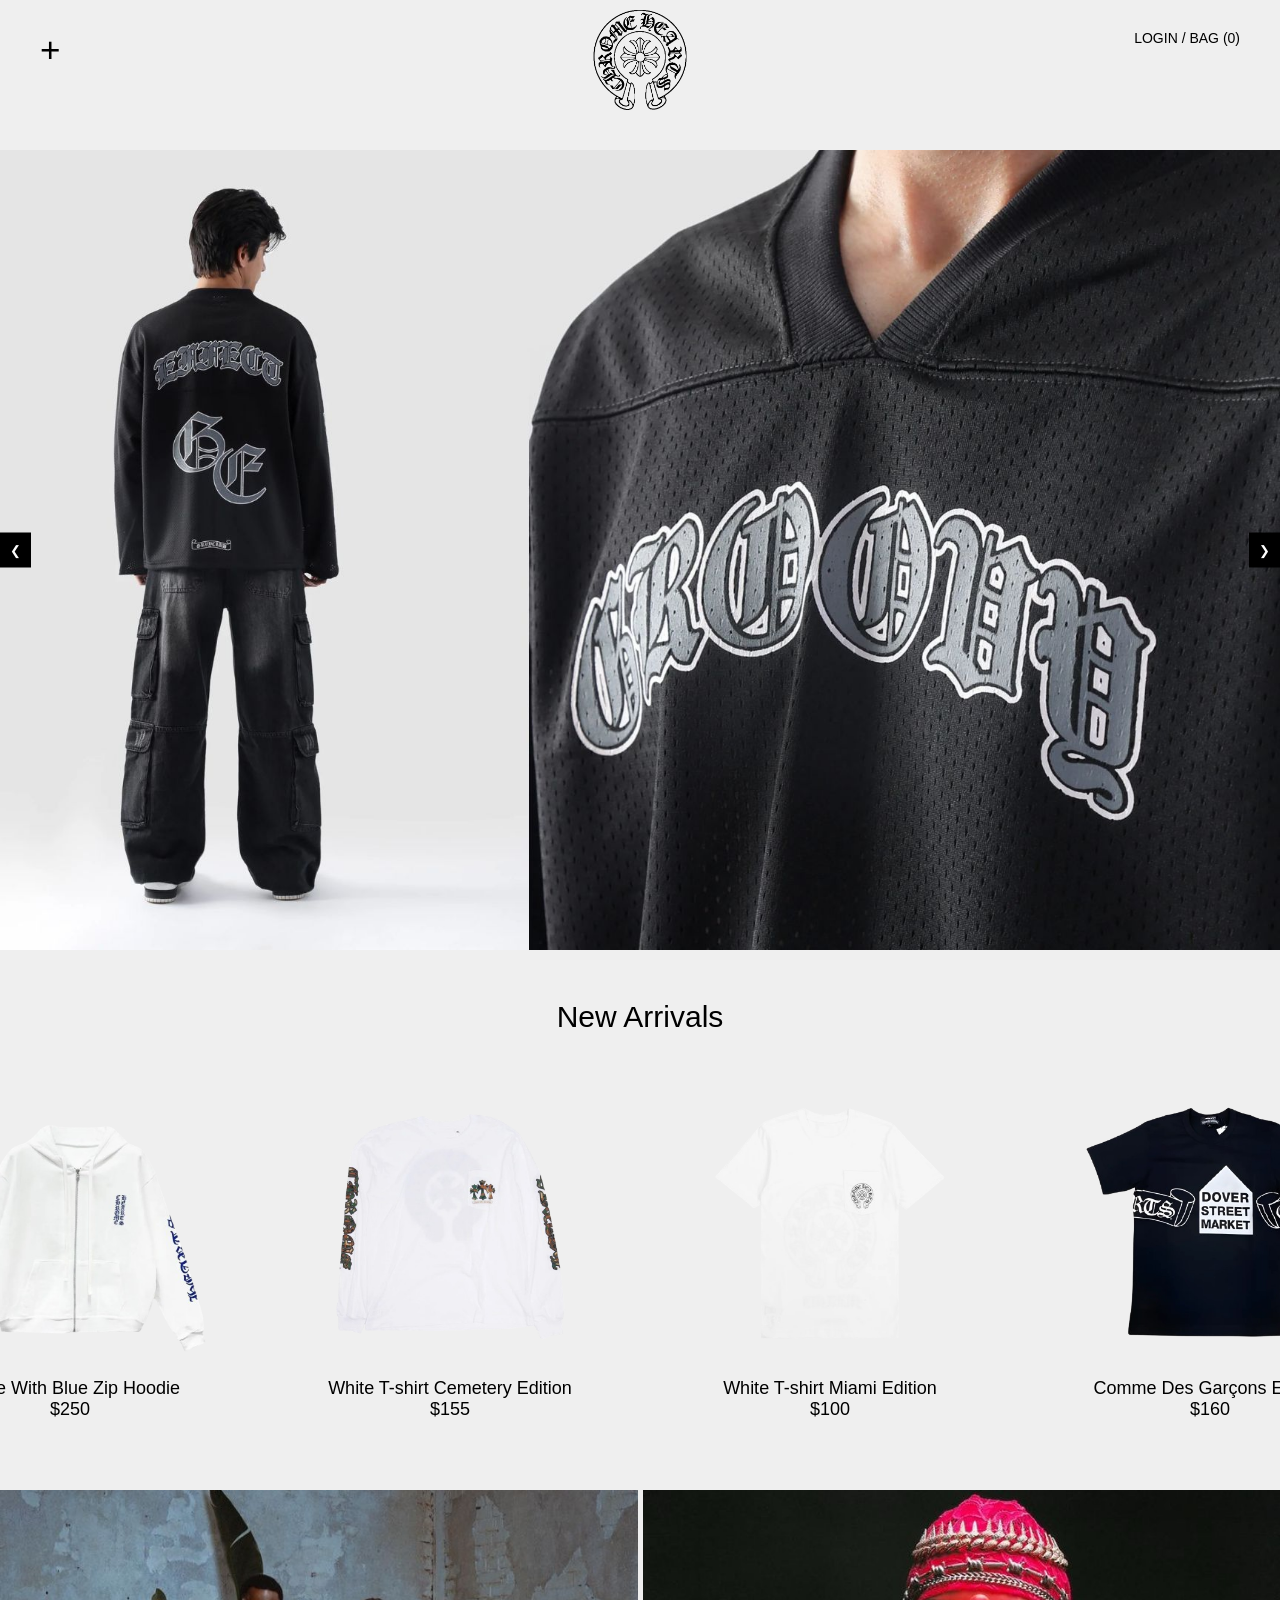
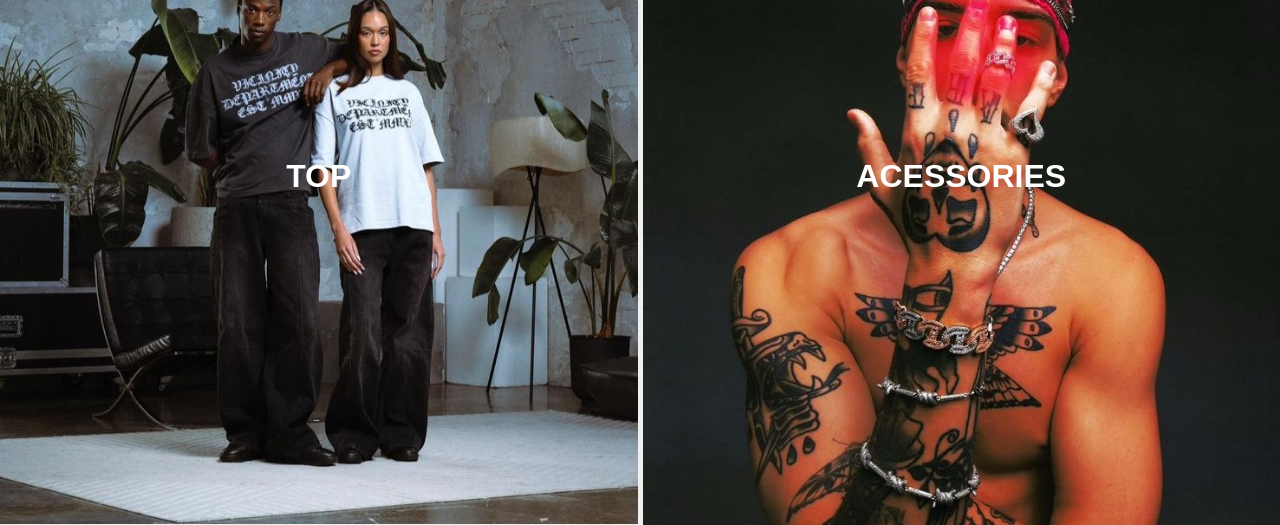
==== Projeto e - commerce/index.html @ cebbcb1e "Add files via upload" ====
<!DOCTYPE html>
<html lang="pt-BR">
<head>
  <meta charset="UTF-8">
  <title>chrome hearts
  </title>
  <link rel="stylesheet" href="style.css">
  <meta name="viewport" content="width=device-width, initial-scale=1.0">
</head>
<body>

  <div class="page-bg"></div>
  
   <div class="logo">
    <img src="images/pngwing.com.png">
  </div>

<header>
  <div class="left" onclick='abrirMenu()'>
     +
  </div>

  <div class="right">
    LOGIN / BAG (0)
  </div>
</header>

<div id="overlay" class="overlay" onclick="fecharMenu()"></div>

<div id="menu" class="menu">
  <div class="dropdown">
  <a href="#">SHOP</a>

  <div class="submenu">
    <a href="top.html">TOP</a>
    <a href="#">UNDER</a>
    <a href="acessories.html">ACESSORIES</a>
  </div>
</div>
  <a href="#">LOCATIONS</a>
  <a href="#">MAGAZINE</a>
</div>

<main>
  <div class="background-shape"></div>
</main>

<div class="slider">

    <img class="slide active" src="images/i3.jpg">
    <img class="slide" src="images/i1.jpg">
    <img class="slide" src="images/i2.jpg">
    <img class="slide" src="images/i4.jpg">
    <img class="slide" src="images/i5.jpg">

    <button class="prev" onclick="mudarSlide(-1)">❮</button>
    <button class="next" onclick="mudarSlide(1)">❯</button>

</div>

<div class="destaques">
  <a>New Arrivals</a>
</div>

<div class="lancamentos">

 <div class="produtos produto1">

  <div class="produto-img">
   <img src="images/camisa11.png" class="img1">
   <img src="images/camisa 12.png" class="img2">
  </div>

     <p>White With Blue Zip Hoodie</p>
     <p>$250</p>
    
   </div>

  <div class="produtos">

<div class="produto-img">
  <img src="images/camista13.png" class="img1">
  <img src="images/camisteta14.png" class="img2">
</div>

 <p>White T-shirt Cemetery Edition</p>
   <p>$155</p>

 </div>


<div class="produtos">

<div class="produto-img">
  <img src="images/camisa15.png" class="img1">
  <img src="images/camisa16.png" class="img2">
</div>

 <p>White T-shirt Miami Edition</p>
   <p>$100</p>

 </div>


 <div class="produtos">

<div class="produto-img">
  <img src="images/camisa17.png" class="img1">
  <img src="images/camisa18.png" class="img2">
</div>

 <p>Comme Des Garçons Edition</p>
   <p>$160</p>

 </div>
</div>



<div class="photos">

  <div class="photo">
    <a href="top.html">
      <img src="images/photo1.jpg">
      <p class="tphoto">TOP</p>
      <span class="botao">SHOP NOW</span>
    </a>
  </div>

  <div class="photo">
    <a href="acessories.html">
      <img src="images/photo2.jpg">
      <p class="tphoto">ACESSORIES</p>
      <span class="botao">SHOP NOW</span>
    </a>
  </div>

</div>
<script src="script.js"></script>
</body>
</html>
---- Projeto e - commerce/style.css ----
*{
  margin:0;
  padding:0;
  box-sizing:border-box;
  font-family: Arial, Helvetica, sans-serif;
}

body{
   background:#efefef;
  height:100vh;
  overflow:auto;
}

header{
  position: fixed;   
  top: 0;
  left: 0;
  width: 100%;
  padding: 50px 40px;
  display:flex;
  justify-content:space-between;
  align-items:flex-start;
  z-index: 2000;  
}

.logo {
  display: flex;
  justify-content: center;
  align-items: center;
}

.logo img{
  height: 100px;
  margin-top: 10px;
}


.left, .right{
  font-size:14px;
  cursor:pointer;
}

.left {
  font-size: 35px;
}

main{
  width:100%;
}

.background-shape{
  position:absolute;
  width:900px;
  height:900px;
  border-radius:50%;
}


.slider{
    position: relative;
    width: 100%;
    height: calc(100vh - 100px);
    margin-top: 40px;
    overflow: hidden;
}

.slide{
    width: 100%;
    height: 100%;
    object-fit: cover;
    position: absolute;
    opacity: 0;
    transition: opacity 0.8s ease;
}

.slide.active{
    opacity: 1;
}

.prev, .next{
    position: absolute;
    top: 50%;
    transform: translateY(-50%);
    background: black;
    color: white;
    border: none;
    padding: 10px;
    cursor: pointer;
}

.prev{
    left: 0;
}

.next{
    right: 0;
}

.destaques {
  font-size: 30px;
  text-align: center;
  margin-top: 50px;
}

.lancamentos{
margin: 0 auto;
text-align: center;
display: flex;
justify-content: center;
gap: 80px;
margin-top: 40px;
}

.lancamentos img{
width: 100%;
display: block;
margin: 0 auto;
}

.lancamentos div{
margin-top: 2px;
font-size: 18px;
}

.produto-img{
position: relative;
width: 300px;
height: 300px;
margin: auto;
}

.produto-img img{
width: 100%;
position: absolute;
top: 0;
left: 0;
}

.img2{
opacity: 0;
transition: opacity 0.4s;
}

.produto-img:hover .img1{
opacity: 0;
}

.produto-img:hover .img2{
opacity: 1;
}

.produto p{
margin-top: 10px;
}

.produto1 .img1,
.produto1 .img2{
top: -40px;
}


.photos{
  display: flex;
  gap: 5px;
  margin-top: 70px;
}

.photo{
  position: relative;
  width: 50%;
  overflow: hidden;
}

.photo a{
  display: block;
}

.photo img{
  width: 100%;
  display: block;
  transition: transform 0.5s ease, filter 0.5s ease;
}

.photo:hover img{
  transform: scale(1.1);
  filter: brightness(70%);
}

.tphoto{
  position: absolute;
  top: 45%;
  left: 50%;
  transform: translate(-50%, -50%);
  color: white;
  font-size: 32px;
  font-weight: bold;
}

.botao{
  position: absolute;
  top: 60%;
  left: 50%;
  transform: translate(-50%, -50%);
  padding: 10px 20px;
  background: transparent; 
  color: white; 
  border: 2px solid white; 
  font-size: 14px;
  opacity: 0;
  transition: opacity 0.3s;
}

.photo:hover .botao{
  opacity: 1;
}

.left{
  margin-top:-20px;
}

.right{
  margin-top:-20px;
}

.left img {
  width: 50px;   
  height: auto;  
}

.menu {
  position: fixed;
  top: 0;
  left: 0;
  width: 350px;
  height: 100vh;
  background: white;
  padding: 120px 60px;

  display: flex;
  flex-direction: column;
  gap: 30px;

  transform: translateX(-100%);
  transition: transform 0.5s ease;
  z-index: 1000;
}

.menu a {
  text-decoration: none;
  color: black;
  font-size: 22px;
  letter-spacing: 1px;
  transition: color 0.3s ease;
}

.menu a:hover {
  color: gray;
}

.menu.active {
  transform: translateX(0);
}

.overlay {
  position: fixed;
  top: 0;
  left: 0;
  width: 100%;
  height: 100vh;
  background: rgba(0,0,0,0.3);

  opacity: 0;
  visibility: hidden;
  transition: 0.4s ease;
  z-index: 900;
}

.overlay.active {
  opacity: 1;
  visibility: visible;
}

.dropdown {
  display: flex;
  flex-direction: column;
}

.submenu {
  max-height: 0;
  display: flex;    
  overflow: hidden;
  transition: max-height 1.0s ease;
  margin-left: 15px;
  flex-direction: column;
}

.dropdown:hover .submenu {
  max-height: 200px;
}

.submenu a {
  font-size: 18px;
  color: #000000;
}

.titulo {
  text-align: center;
  padding-top: 400px;
  padding-bottom: 400px;
  font-size: 50px;
}

.page-bg{
  position: fixed;
  top:0;
  left:0;
  width:100%;
  height:100%;
  z-index:-1;
  pointer-events:none;
}

.background-shape{
  position:absolute;
  width:900px;
  height:900px;
  border-radius:50%;
  z-index:-1;
  pointer-events:none;
}

.menu {
  position: fixed;
  top: 0;
  left: 0;
  width: 350px;
  height: 100vh;
  background: white;
  padding: 120px 60px;

  display: flex;
  flex-direction: column;
  gap: 30px;

  transform: translateX(-100%);
  transition: transform 0.5s ease;

  z-index: 5000;
}

.overlay {
  position: fixed;
  top: 0;
  left: 0;
  width: 100%;
  height: 100vh;
  background: rgba(0,0,0,0.3);

  opacity: 0;
  visibility: hidden;
  transition: 0.4s ease;

  z-index: 4000;
}

.logoo{
 display:flex;
 justify-content:center;
 align-items:center;
 margin-top:20px;
}

.logoo img{
 max-width:100%;
 height:auto;
}

.titulo {
  margin-top: -150px;
}


@font-face {
  font-family:'fontec';
  src: url('CloisterBlack.ttf') format('tff');
}

.camisetas1 {
  display: flex;
  justify-content: center;
  gap: 300px;
}
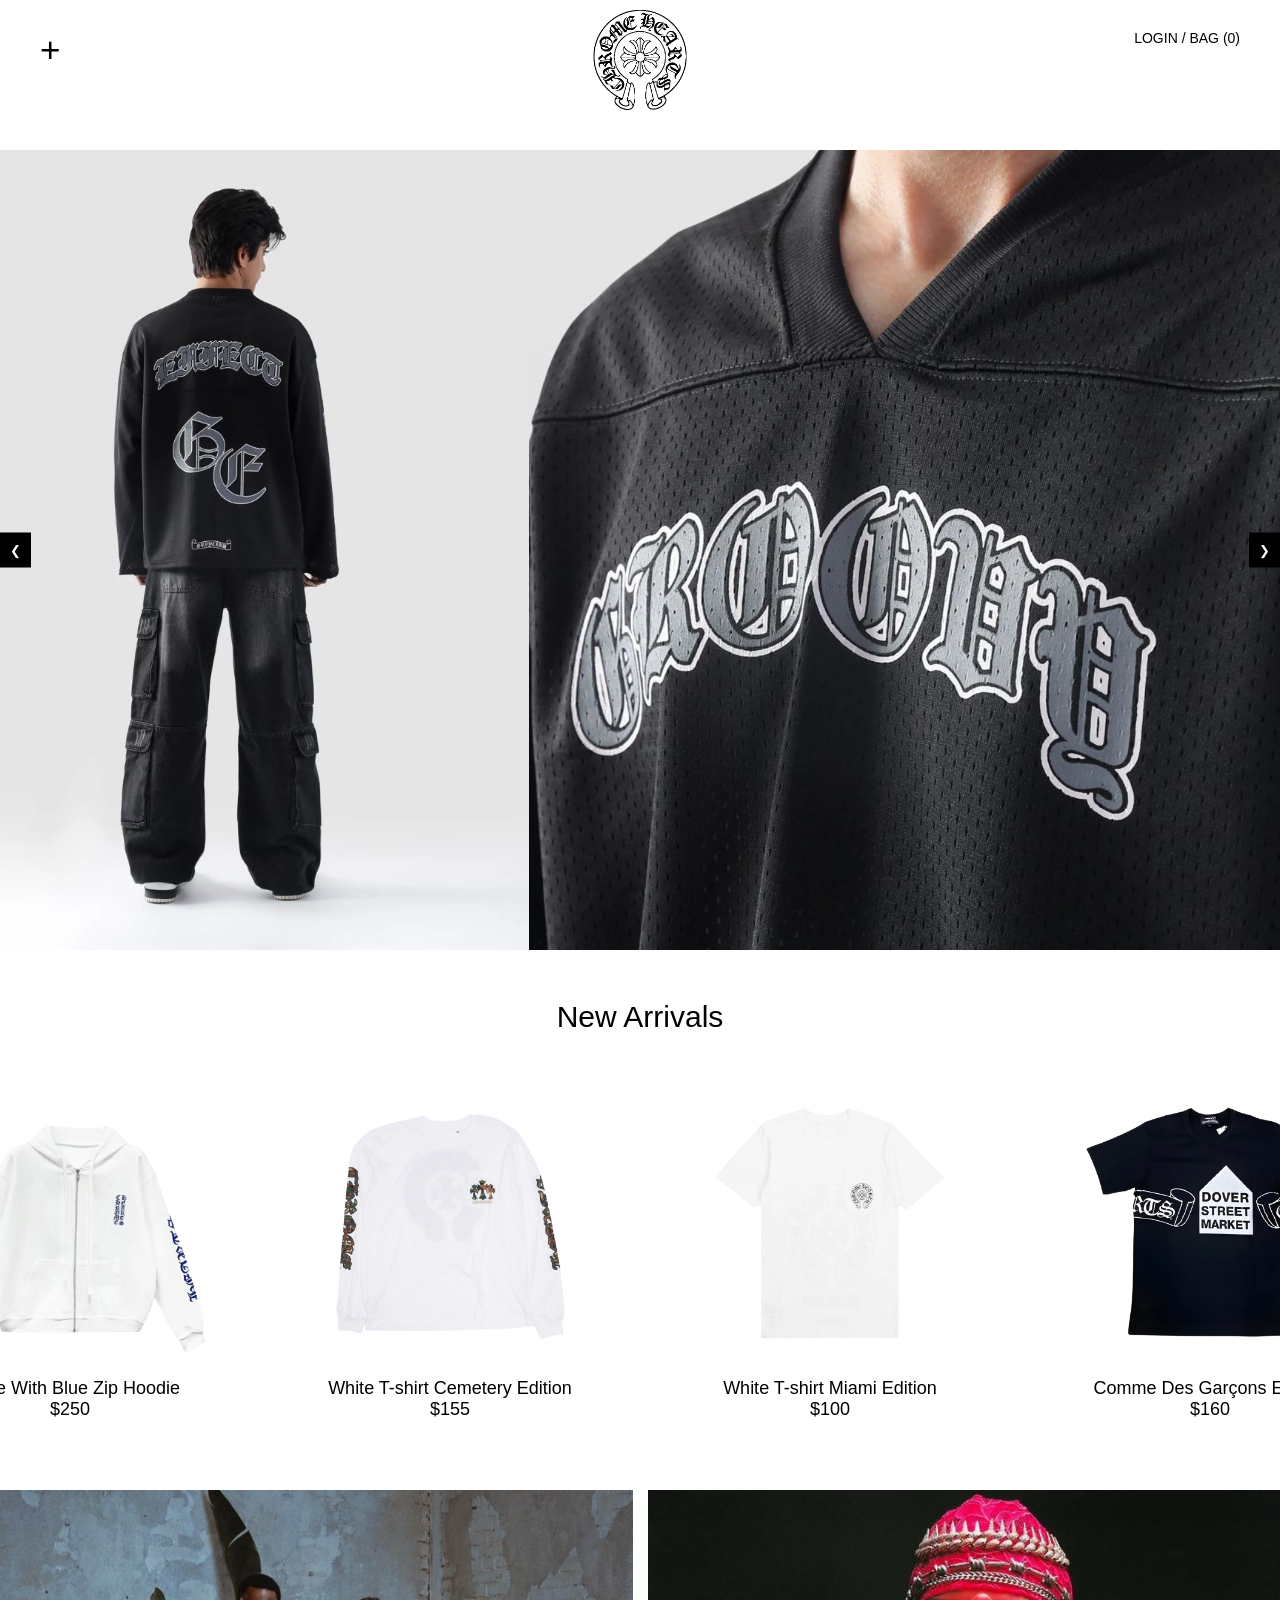
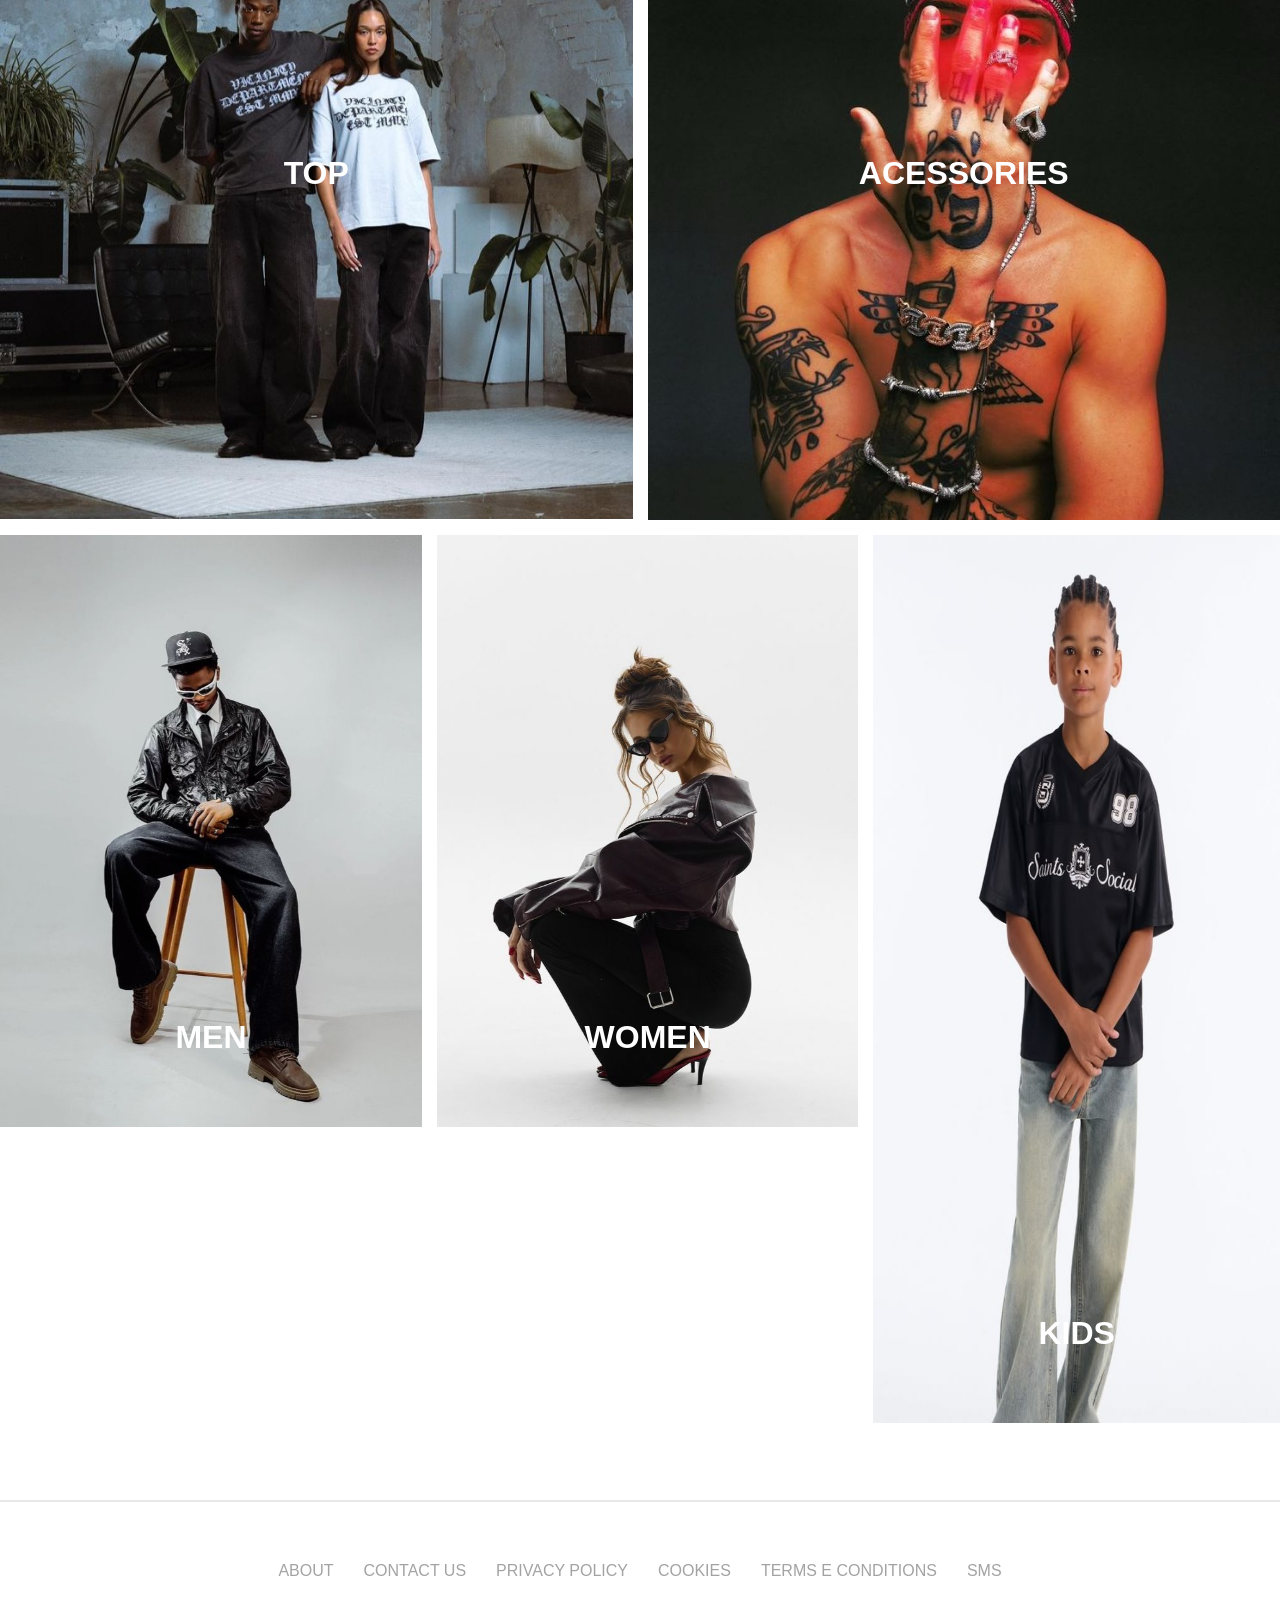
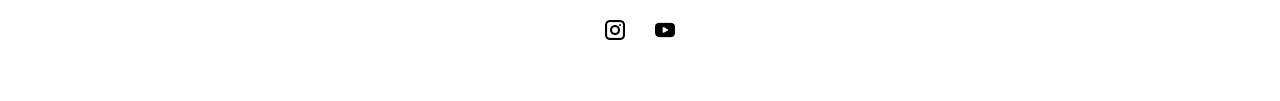
==== commit a71edb87: "Add files via upload Adicionei uma página HTML para um dos produtos em destaque. Essa página possui " ====
--- a/Projeto e - commerce/index.html
+++ b/Projeto e - commerce/index.html
@@ -2,8 +2,7 @@
 <html lang="pt-BR">
 <head>
   <meta charset="UTF-8">
-  <title>chrome hearts
-  </title>
+  <title>chrome hearts</title>
   <link rel="stylesheet" href="style.css">
   <meta name="viewport" content="width=device-width, initial-scale=1.0">
 </head>
@@ -66,22 +65,24 @@
 
  <div class="produtos produto1">
 
+<a href="whitebluetshit.html">
   <div class="produto-img">
    <img src="images/camisa11.png" class="img1">
    <img src="images/camisa 12.png" class="img2">
   </div>
-
+</a>  
      <p>White With Blue Zip Hoodie</p>
      <p>$250</p>
     
    </div>
 
   <div class="produtos">
-
+<a href="whitecemeterytshirt.html">
 <div class="produto-img">
   <img src="images/camista13.png" class="img1">
   <img src="images/camisteta14.png" class="img2">
 </div>
+</a>
 
  <p>White T-shirt Cemetery Edition</p>
    <p>$155</p>
@@ -90,11 +91,12 @@
 
 
 <div class="produtos">
-
+<a href="whitemiamitshirt.html">
 <div class="produto-img">
   <img src="images/camisa15.png" class="img1">
   <img src="images/camisa16.png" class="img2">
 </div>
+</a>
 
  <p>White T-shirt Miami Edition</p>
    <p>$100</p>
@@ -103,19 +105,18 @@
 
 
  <div class="produtos">
-
+<a href="commetshirt.html">
 <div class="produto-img">
   <img src="images/camisa17.png" class="img1">
   <img src="images/camisa18.png" class="img2">
 </div>
+</a>
 
  <p>Comme Des Garçons Edition</p>
    <p>$160</p>
 
  </div>
 </div>
-
-
 
 <div class="photos">
 
@@ -136,6 +137,52 @@
   </div>
 
 </div>
+
+
+<div class="models">
+
+  <div class="model">
+    <a href="men.html">
+      <img src="images/model1.jpg">
+      <p class="tmodel">MEN</p>
+    </a>
+  </div>
+
+  <div class="model">
+    <a href="women.html">
+      <img src="images/model2.jpg">
+      <p class="tmodel">WOMEN</p>
+    </a>
+  </div>
+
+    <div class="model">
+    <a href="kids.html">
+      <img src="images/model3.jpg" height="888px">
+      <p class="tmodel">KIDS</p>
+    </a>
+  </div>
+</div>
+
+<div class="linha"></div>
+
+<div class="cabecalho">
+ <div>ABOUT</div>
+  <div>CONTACT US</div>
+   <div>PRIVACY POLICY</div>
+  <div>COOKIES</div>
+ <div>TERMS E CONDITIONS</div>
+<div>SMS</div>
+</div>
+
+<div class="cabecalho2">
+  <img src="images/instagram (1).png" height="20px">
+   <img src="images/youtube.png" height="20px">
+</div>
+
+<div>
+  <P>ㅤㅤ</P>
+</div>
+
 <script src="script.js"></script>
 </body>
 </html>
--- a/Projeto e - commerce/style.css
+++ b/Projeto e - commerce/style.css
@@ -6,7 +6,7 @@
 }
 
 body{
-   background:#efefef;
+   background:#ffffff;
   height:100vh;
   overflow:auto;
 }
@@ -161,7 +161,7 @@
 
 .photos{
   display: flex;
-  gap: 5px;
+  gap: 15px;
   margin-top: 70px;
 }
 
@@ -214,6 +214,219 @@
   opacity: 1;
 }
 
+.models {
+  display: flex;
+  gap: 15px;
+  margin-top: 15px;
+}
+
+.model a{
+  display: block;
+}
+
+.model img{
+  width: 100%;
+  display: block;
+  transition: transform 0.5s ease, filter 0.5s ease;
+}
+
+.model:hover img{
+  filter: brightness(70%);
+}
+
+.tmodel{
+  position: relative;
+  bottom: 90px;
+  left: 50%;
+  transform: translate(-50%, -50%);
+  color: white;
+  font-size: 32px;
+  font-weight: bold;
+  text-align: center;
+}
+
+.model a {
+  display: block;
+  text-decoration: none; 
+  color: inherit;
+}
+
+.linha {
+  border-top: 2px solid rgb(231, 231, 231);
+  margin-top: 40px;
+}
+
+.cabecalho {
+  display: flex;
+  justify-content: center;
+  gap: 30px;
+  margin-top: 60px;
+  color: rgb(163, 163, 163);
+}
+
+.cabecalho2 {
+  display: flex;
+  justify-content: center;
+  gap: 30px;
+  margin-top: 40px;
+  margin-bottom: 40px;
+}
+
+/*Whitebluetshirtpage*/
+
+/* Container que segura as duas colunas */
+.product-page-wrapper {
+    display: flex;
+    max-width: 1300px;
+    margin: 40px auto;
+    padding: 0 20px;
+    gap: 60px; /* Espaço entre as fotos e o texto */
+    font-family: sans-serif;
+    margin-top: 70px;
+    
+}
+
+/* Coluna das Imagens */
+.product-gallery {
+    display: flex;
+    flex: 2; /* Ocupa 2 partes do espaço */
+    gap: 20px;
+}
+
+.thumbnails {
+    display: flex;
+    flex-direction: column;
+    gap: 12px;
+    width: 80px;
+}
+
+.thumbnails img {
+    width: 100%;
+    cursor: pointer;
+    border: 1px solid transparent;
+}
+
+.thumbnails img.active {
+    border: 1px solid #000;
+}
+
+.main-image-container {
+    flex: 1;
+    display: flex;
+    margin-top: -60px;
+}
+
+.main-image-container img {
+    width: 100%;
+    display: block;
+}
+
+/* Coluna de Texto */
+.product-info-column {
+    flex: 1; /* Ocupa 1 parte do espaço */
+}
+
+.product-name {
+    font-size: 1.4rem;
+    font-weight: 600;
+    margin: 0 0 10px 0;
+}
+
+.product-price {
+    font-size: 1.1rem;
+    margin-bottom: 30px;
+}
+
+.variant-thumb {
+    width: 60px;
+    border: 1px solid #ddd;
+    margin-right: 8px;
+    cursor: pointer;
+}
+
+.variant-thumb.active {
+    border-color: #000;
+}
+
+/* Tamanhos */
+.size-selector-container {
+    margin: 30px 0;
+}
+
+.size-selector-container .label {
+    font-size: 0.8rem;
+    font-weight: bold;
+    display: block;
+    margin-bottom: 10px;
+}
+
+.size-options {
+    display: flex;
+    gap: 8px;
+}
+
+.size-btn {
+    border: 1px solid #ddd;
+    background: #fff;
+    padding: 10px 15px;
+    min-width: 50px;
+    cursor: pointer;
+}
+
+.size-btn.out-of-stock {
+    color: #ccc;
+    text-decoration: line-through;
+    border-color: #f0f0f0;
+}
+
+/* Botão Preto Estilo BAPE */
+.action-button {
+    width: 100%;
+    background: #000;
+    color: #fff;
+    border: none;
+    padding: 18px;
+    font-weight: bold;
+    text-transform: uppercase;
+    cursor: pointer;
+    margin-bottom: 25px;
+}
+
+/* Detalhes/Accordion */
+details {
+    border-top: 1px solid #eee;
+}
+
+summary {
+    list-style: none;
+    padding: 15px 0;
+    cursor: pointer;
+    display: flex;
+    justify-content: space-between;
+    font-weight: bold;
+    font-size: 0.9rem;
+}
+
+summary::-webkit-details-marker { display: none; }
+
+
+
+
+
+
+
+
+
+
+
+
+
+
+
+
+
+
+
 .left{
   margin-top:-20px;
 }
@@ -372,7 +585,7 @@
 
 .logoo img{
  max-width:100%;
- height:auto;
+ height:110px;
 }
 
 .titulo {
@@ -380,11 +593,6 @@
 }
 
 
-@font-face {
-  font-family:'fontec';
-  src: url('CloisterBlack.ttf') format('tff');
-}
-
 .camisetas1 {
   display: flex;
   justify-content: center;
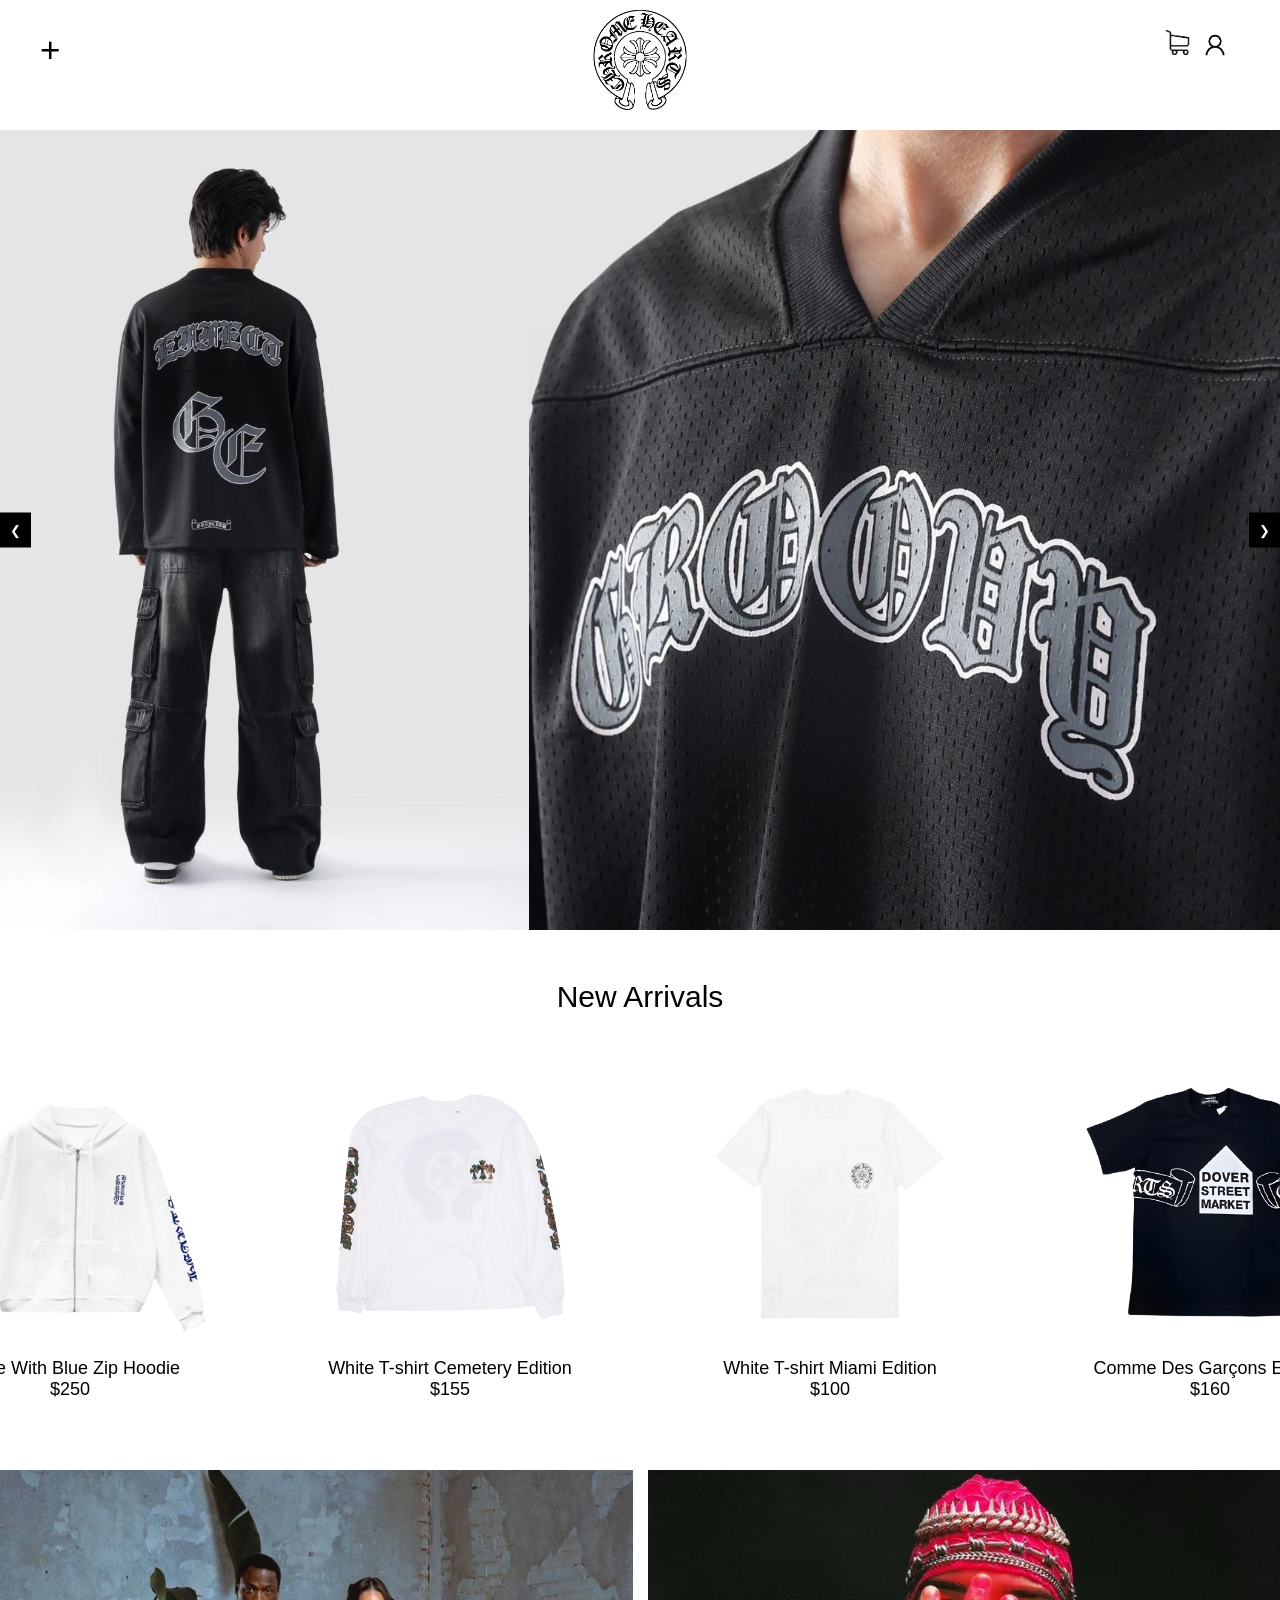
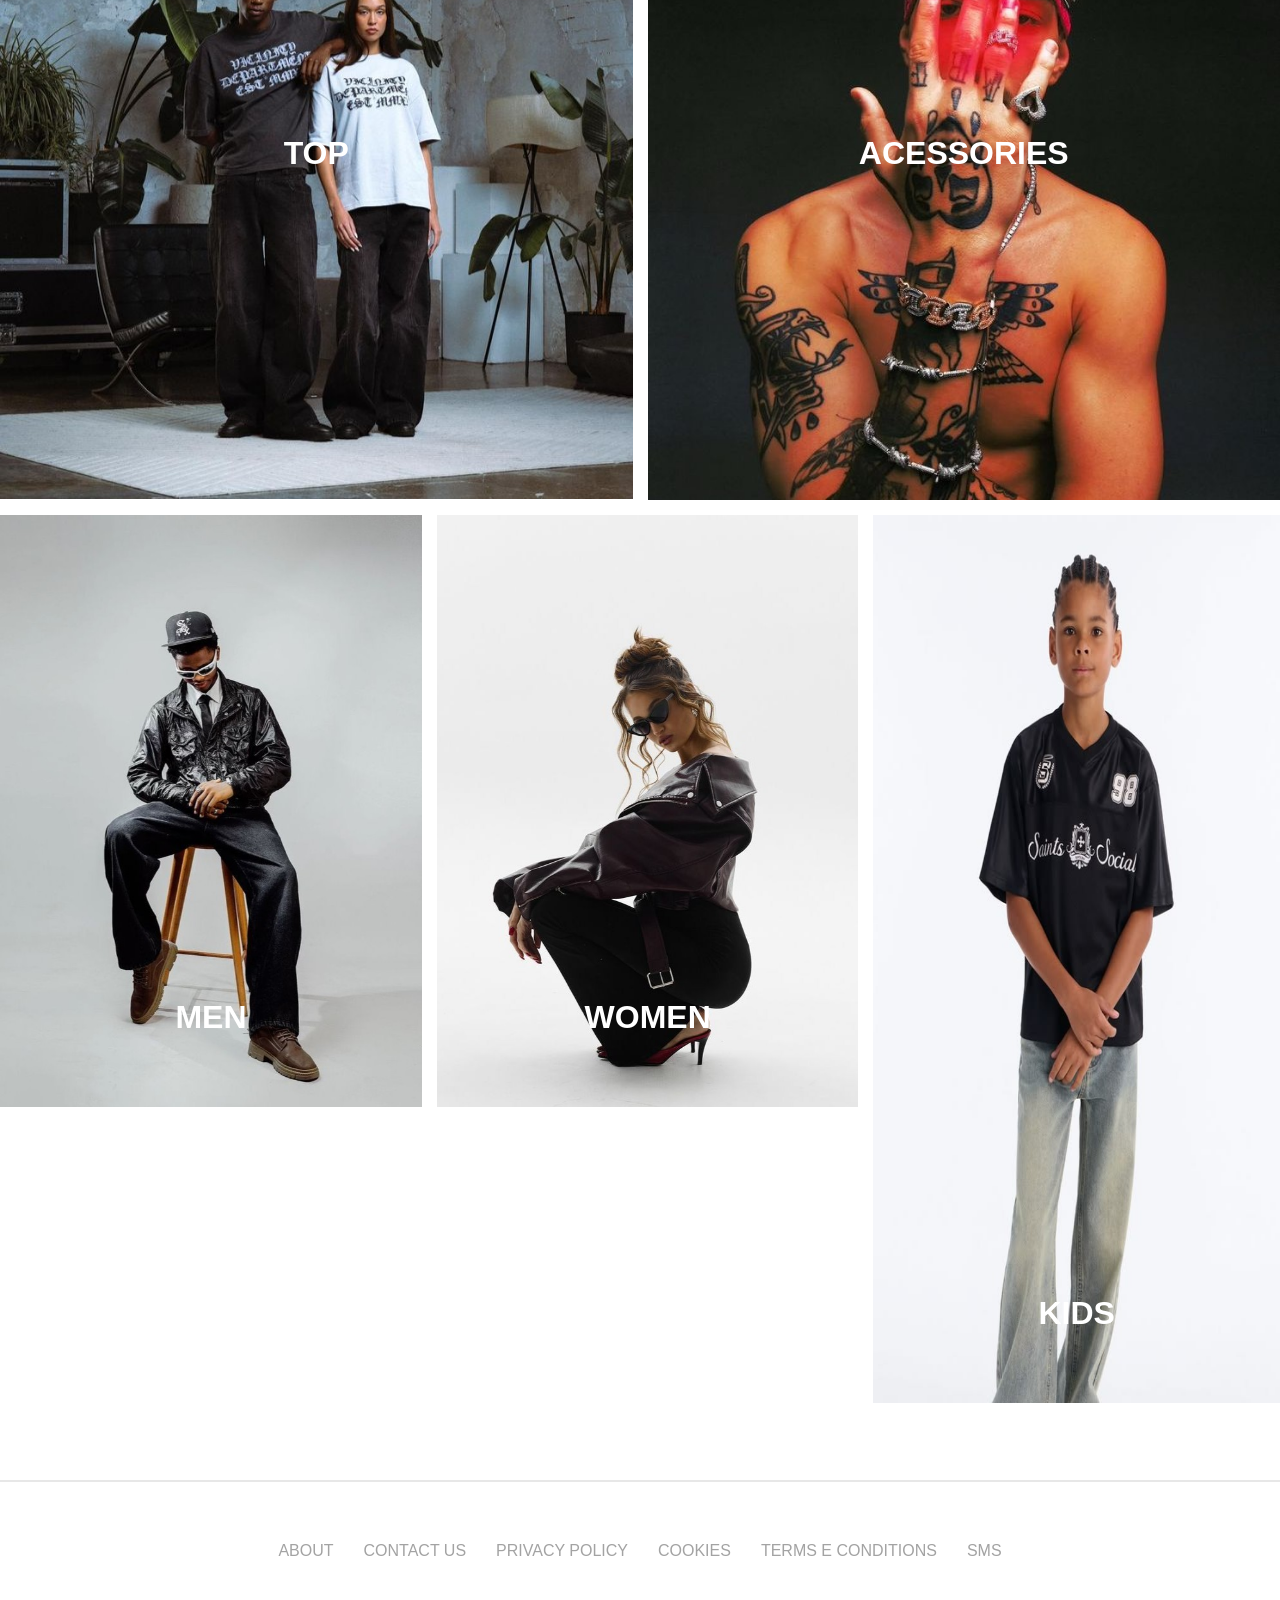
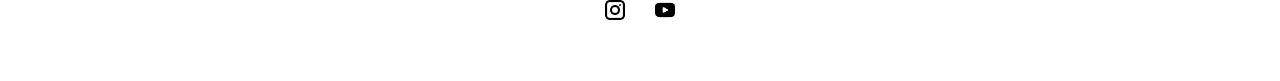
==== commit 94d76ce8: "Add files via upload" ====
--- a/Projeto e - commerce/index.html
+++ b/Projeto e - commerce/index.html
@@ -1,188 +1,202 @@
-<!DOCTYPE html>
-<html lang="pt-BR">
-<head>
-  <meta charset="UTF-8">
-  <title>chrome hearts</title>
-  <link rel="stylesheet" href="style.css">
-  <meta name="viewport" content="width=device-width, initial-scale=1.0">
-</head>
-<body>
-
-  <div class="page-bg"></div>
-  
-   <div class="logo">
-    <img src="images/pngwing.com.png">
-  </div>
-
-<header>
-  <div class="left" onclick='abrirMenu()'>
-     +
-  </div>
-
-  <div class="right">
-    LOGIN / BAG (0)
-  </div>
-</header>
-
-<div id="overlay" class="overlay" onclick="fecharMenu()"></div>
-
-<div id="menu" class="menu">
-  <div class="dropdown">
-  <a href="#">SHOP</a>
-
-  <div class="submenu">
-    <a href="top.html">TOP</a>
-    <a href="#">UNDER</a>
-    <a href="acessories.html">ACESSORIES</a>
-  </div>
-</div>
-  <a href="#">LOCATIONS</a>
-  <a href="#">MAGAZINE</a>
-</div>
-
-<main>
-  <div class="background-shape"></div>
-</main>
-
-<div class="slider">
-
-    <img class="slide active" src="images/i3.jpg">
-    <img class="slide" src="images/i1.jpg">
-    <img class="slide" src="images/i2.jpg">
-    <img class="slide" src="images/i4.jpg">
-    <img class="slide" src="images/i5.jpg">
-
-    <button class="prev" onclick="mudarSlide(-1)">❮</button>
-    <button class="next" onclick="mudarSlide(1)">❯</button>
-
-</div>
-
-<div class="destaques">
-  <a>New Arrivals</a>
-</div>
-
-<div class="lancamentos">
-
- <div class="produtos produto1">
-
-<a href="whitebluetshit.html">
+  <!DOCTYPE html>
+  <html lang="pt-BR">
+  <head>
+    <meta charset="UTF-8">
+    <title>E-commerce</title>
+    <link rel="stylesheet" href="style.css">
+    <meta name="viewport" content="width=device-width, initial-scale=1.0">
+  </head>
+  <body>
+
+    <div class="page-bg"></div>
+    
+    <div class="logo">
+      <img src="images/pngwing.com.png">
+    </div>
+
+  <header>
+    <div class="left" onclick='abrirMenu()'>
+      +
+    </div>
+
+      <div class="right">
+       <img src="images/126510-removebg-preview.png" height="25px">
+        <div class="logologin">
+        <a href="login.html">
+          <img src="images/png-clipart-computer-icons-user-login-gender-miscellaneous-desktop-wallpaper-thumbnail-removebg-preview.png" height="30px">
+        </a>
+        </div>
+    </div>
+  </header>
+
+  <div id="overlay" class="overlay" onclick="fecharMenu()"></div>
+
+  <div id="menu" class="menu">
+    <div class="dropdown">
+    <a href="#">SHOP</a>
+
+    <div class="submenu">
+      <a href="top.html">TOP</a>
+      <a href="acessories.html">ACESSORIES</a>
+    </div>
+  </div>
+    <a href="men.html">MEN</a>
+    <a href="women.html">WOMAN</a>
+    <a href="kids.html">KIDS</a>
+  </div>
+
+  <main>
+    <div class="background-shape"></div>
+  </main>
+
+  <div class="slider">
+
+      <img class="slide active" src="images/i3.jpg">
+      <img class="slide" src="images/i1.jpg">
+      <img class="slide" src="images/i2.jpg">
+      <img class="slide" src="images/i4.jpg">
+      <img class="slide" src="images/i5.jpg">
+
+      <button class="prev" onclick="mudarSlide(-1)">❮</button>
+      <button class="next" onclick="mudarSlide(1)">❯</button>
+
+  </div>
+
+  <div class="animar">
+
+  <div class="destaques">
+    <a>New Arrivals</a>
+  </div>
+
+  <div class="lancamentos">
+
+  <div class="produtos produto1">
+
+  <a href="whitebluetshit.html">
+    <div class="produto-img">
+    <img src="images/camisa11.png" class="img1">
+    <img src="images/camisa 12.png" class="img2">
+    </div>
+  </a>  
+      <p>White With Blue Zip Hoodie</p>
+      <p>$250</p>
+      
+    </div>
+
+    <div class="produtos">
+  <a href="whitecemeterytshirt.html">
   <div class="produto-img">
-   <img src="images/camisa11.png" class="img1">
-   <img src="images/camisa 12.png" class="img2">
-  </div>
-</a>  
-     <p>White With Blue Zip Hoodie</p>
-     <p>$250</p>
-    
-   </div>
+    <img src="images/camista13.png" class="img1">
+    <img src="images/camisteta14.png" class="img2">
+  </div>
+  </a>
+
+  <p>White T-shirt Cemetery Edition</p>
+    <p>$155</p>
+
+  </div>
+
 
   <div class="produtos">
-<a href="whitecemeterytshirt.html">
-<div class="produto-img">
-  <img src="images/camista13.png" class="img1">
-  <img src="images/camisteta14.png" class="img2">
-</div>
-</a>
-
- <p>White T-shirt Cemetery Edition</p>
-   <p>$155</p>
-
- </div>
-
-
-<div class="produtos">
-<a href="whitemiamitshirt.html">
-<div class="produto-img">
-  <img src="images/camisa15.png" class="img1">
-  <img src="images/camisa16.png" class="img2">
-</div>
-</a>
-
- <p>White T-shirt Miami Edition</p>
-   <p>$100</p>
-
- </div>
-
-
- <div class="produtos">
-<a href="commetshirt.html">
-<div class="produto-img">
-  <img src="images/camisa17.png" class="img1">
-  <img src="images/camisa18.png" class="img2">
-</div>
-</a>
-
- <p>Comme Des Garçons Edition</p>
-   <p>$160</p>
-
- </div>
-</div>
-
-<div class="photos">
-
-  <div class="photo">
-    <a href="top.html">
-      <img src="images/photo1.jpg">
-      <p class="tphoto">TOP</p>
-      <span class="botao">SHOP NOW</span>
-    </a>
-  </div>
-
-  <div class="photo">
-    <a href="acessories.html">
-      <img src="images/photo2.jpg">
-      <p class="tphoto">ACESSORIES</p>
-      <span class="botao">SHOP NOW</span>
-    </a>
-  </div>
-
-</div>
-
-
-<div class="models">
-
-  <div class="model">
-    <a href="men.html">
-      <img src="images/model1.jpg">
-      <p class="tmodel">MEN</p>
-    </a>
-  </div>
-
-  <div class="model">
-    <a href="women.html">
-      <img src="images/model2.jpg">
-      <p class="tmodel">WOMEN</p>
-    </a>
-  </div>
+  <a href="whitemiamitshirt.html">
+  <div class="produto-img">
+    <img src="images/camisa15.png" class="img1">
+    <img src="images/camisa16.png" class="img2">
+  </div>
+  </a>
+
+  <p>White T-shirt Miami Edition</p>
+    <p>$100</p>
+
+  </div>
+
+
+  <div class="produtos">
+  <a href="commetshirt.html">
+  <div class="produto-img">
+    <img src="images/camisa17.png" class="img1">
+    <img src="images/camisa18.png" class="img2">
+  </div>
+  </a>
+
+  <p>Comme Des Garçons Edition</p>
+    <p>$160</p>
+
+  </div>
+  </div>
+  </div>
+
+  <div class="animar">
+  <div class="photos">
+
+    <div class="photo">
+      <a href="top.html">
+        <img src="images/photo1.jpg">
+        <p class="tphoto">TOP</p>
+        <span class="botao">SHOP NOW</span>
+      </a>
+    </div>
+
+    <div class="photo">
+      <a href="acessories.html">
+        <img src="images/photo2.jpg">
+        <p class="tphoto">ACESSORIES</p>
+        <span class="botao">SHOP NOW</span>
+      </a>
+    </div>
+
+  </div>
+  </div>
+
+  <div class="animar">
+  <div class="models">
 
     <div class="model">
-    <a href="kids.html">
-      <img src="images/model3.jpg" height="888px">
-      <p class="tmodel">KIDS</p>
-    </a>
-  </div>
-</div>
-
-<div class="linha"></div>
-
-<div class="cabecalho">
- <div>ABOUT</div>
-  <div>CONTACT US</div>
-   <div>PRIVACY POLICY</div>
-  <div>COOKIES</div>
- <div>TERMS E CONDITIONS</div>
-<div>SMS</div>
-</div>
-
-<div class="cabecalho2">
-  <img src="images/instagram (1).png" height="20px">
-   <img src="images/youtube.png" height="20px">
-</div>
-
-<div>
-  <P>ㅤㅤ</P>
-</div>
-
-<script src="script.js"></script>
-</body>
-</html>+      <a href="men.html">
+        <img src="images/model1.jpg">
+        <p class="tmodel">MEN</p>
+      </a>
+    </div>
+
+    <div class="model">
+      <a href="women.html">
+        <img src="images/model2.jpg">
+        <p class="tmodel">WOMEN</p>
+      </a>
+    </div>
+
+      <div class="model">
+      <a href="kids.html">
+        <img src="images/model3.jpg" height="888px">
+        <p class="tmodel">KIDS</p>
+      </a>
+    </div>
+  </div>
+  </div>
+
+  <div class="animar">
+  <div class="linha"></div>
+
+  <div class="cabecalho">
+  <div>ABOUT</div>
+    <div>CONTACT US</div>
+    <div>PRIVACY POLICY</div>
+    <div>COOKIES</div>
+  <div>TERMS E CONDITIONS</div>
+  <div>SMS</div>
+  </div>
+
+  <div class="cabecalho2">
+    <img src="images/instagram (1).png" height="20px">
+    <img src="images/youtube.png" height="20px">
+  </div>
+
+  <div>
+    <P>ㅤㅤ</P>
+  </div>
+
+  </div>
+
+  <script src="script.js"></script>
+  </body>
+  </html>
--- a/Projeto e - commerce/style.css
+++ b/Projeto e - commerce/style.css
@@ -32,7 +32,9 @@
 .logo img{
   height: 100px;
   margin-top: 10px;
-}
+  margin-bottom: -10px;
+}
+
 
 
 .left, .right{
@@ -42,6 +44,12 @@
 
 .left {
   font-size: 35px;
+}
+
+.right{
+  display: flex;
+  margin-right: 10px;
+  gap: 10px;
 }
 
 main{
@@ -62,6 +70,7 @@
     height: calc(100vh - 100px);
     margin-top: 40px;
     overflow: hidden;
+    margin-top: 30px;
 }
 
 .slide{
@@ -272,9 +281,32 @@
   margin-bottom: 40px;
 }
 
+.animar {
+  opacity: 0;
+  transform: translateY(50px);
+  transition: all 0.6s ease;
+}
+
+.animar.ativo {
+  opacity: 1;
+  transform: translateY(0);
+}
+
 /*Whitebluetshirtpage*/
 
 /* Container que segura as duas colunas */
+
+.aparecer {
+  opacity: 0; /* começa invisível */
+  transform: translateY(50px); /* começa um pouco pra baixo */
+  transition: all 0.8s ease; /* animação suave */
+}
+
+.aparecer.ativo {
+  opacity: 1; /* aparece */
+  transform: translateY(0); /* sobe para posição normal */
+}
+
 .product-page-wrapper {
     display: flex;
     max-width: 1300px;
@@ -409,24 +441,6 @@
 
 summary::-webkit-details-marker { display: none; }
 
-
-
-
-
-
-
-
-
-
-
-
-
-
-
-
-
-
-
 .left{
   margin-top:-20px;
 }
@@ -576,6 +590,10 @@
   z-index: 4000;
 }
 
+
+
+/* TOP HTML */
+
 .logoo{
  display:flex;
  justify-content:center;
@@ -589,15 +607,172 @@
 }
 
 .titulo {
-  margin-top: -150px;
-}
-
-
-.camisetas1 {
-  display: flex;
+  margin-top: -375px;
+  display: flex;
+  justify-content: left;
+  font-size: 20px;
+  margin-left: 190px;
+}
+
+.filter-container {
+  position: fixed;
+  top: 145px;
+  right: 300px;
+}
+
+#filterBtn {
+  padding: 10px 15px;
+  cursor: pointer;
+}
+
+.filter-menu {
+  position: absolute;
+  top: 100%; 
+  left: 0;
+  background: #ffffff;
+  color: rgb(0, 0, 0);
+  width: 200px;
+  padding: 15px;
+  border-radius: 8px;
+
+  box-shadow: 0 10px 20px rgba(0, 0, 0, 0.2);
+
+  opacity: 0;
+  transform: translateY(-10px);
+  visibility: hidden;
+  pointer-events: none;
+
+  transition: all 0.25s ease;
+}
+
+.filter-menu.active {
+  opacity: 1;
+  transform: translateY(0);
+  visibility: visible;
+  pointer-events: auto;
+}
+
+label {
+  display: block;
+  margin: 10px 0;
+}
+
+.filter-menu {
+  transform: translateY(-10px) scale(0.95);
+}
+
+.filter-menu.active {
+  transform: translateY(0) scale(1);
+}
+
+.camisacima {
+  display: flex;
+  justify-content: space-around;
+  margin-top: -300px;
+}
+
+.camisacima1 {
+ display: flex;
+ flex-direction: column;
+}
+
+.camisacima2 {
+ display: flex;
+ flex-direction: column;
+}
+
+.camisacima3 {
+ display: flex;
+ flex-direction: column;
+}
+
+.camisabaixo {
+  display: flex;
+  justify-content: space-around;
+  margin-top: 130px;
+  margin-bottom: 170px;
+}
+
+.camisabaixo4 {
+  display: flex;
+  flex-direction: column;
+  margin-top: 20px ;
+}
+
+.camisabaixo6 {
+  display: flex;
+  flex-direction: column;
+  margin-top: 55px ;
+}
+
+.textop4 {
+  margin-top: 40px;
+  
+}
+
+.textop6 {
+  margin-top: 60px;
+}
+
+.top1 {
+  margin-top: 20px;
+  align-items: center;
+}
+
+.top3 {
+  margin-top: 20px;
+}
+
+/*LOGIN*/
+
+
+.pagelogin {
+  background-color: #eeeeee;
+}
+
+.loginbody{
+  display: flex;
+  background-color: rgb(255, 255, 255);
   justify-content: center;
-  gap: 300px;
-}
-
-
-
+  align-items: center;
+  flex-direction: column;
+  width: 470px;        
+  margin: 100px auto;  
+  padding: 20px;      
+  border-radius: 10px; 
+  margin-top: 200px;
+}
+
+.singin {
+  font-size: 30px;
+  display: flex;
+  margin-bottom: 200px;
+}
+
+.inputlogin1 input {
+  width: 400px;
+  height: 50px;
+    border-radius: 10px;
+  border: 1px solid #ccc;
+  padding: 10px;
+}
+
+.inputlogin2 input {
+  margin-top: 15px;
+  width: 400px;
+  height: 50px;
+    border-radius: 10px;
+  border: 1px solid #ccc;
+  padding: 10px;
+}
+
+.loginbutton button {
+  width: 400px;
+  height: 50px;
+  margin-top: 40px;
+  font-size: 20px;
+  background-color: rgb(86, 145, 235);
+    border-radius: 10px;
+  border: 1px solid #4d83f8;
+  padding: 10px;
+}
